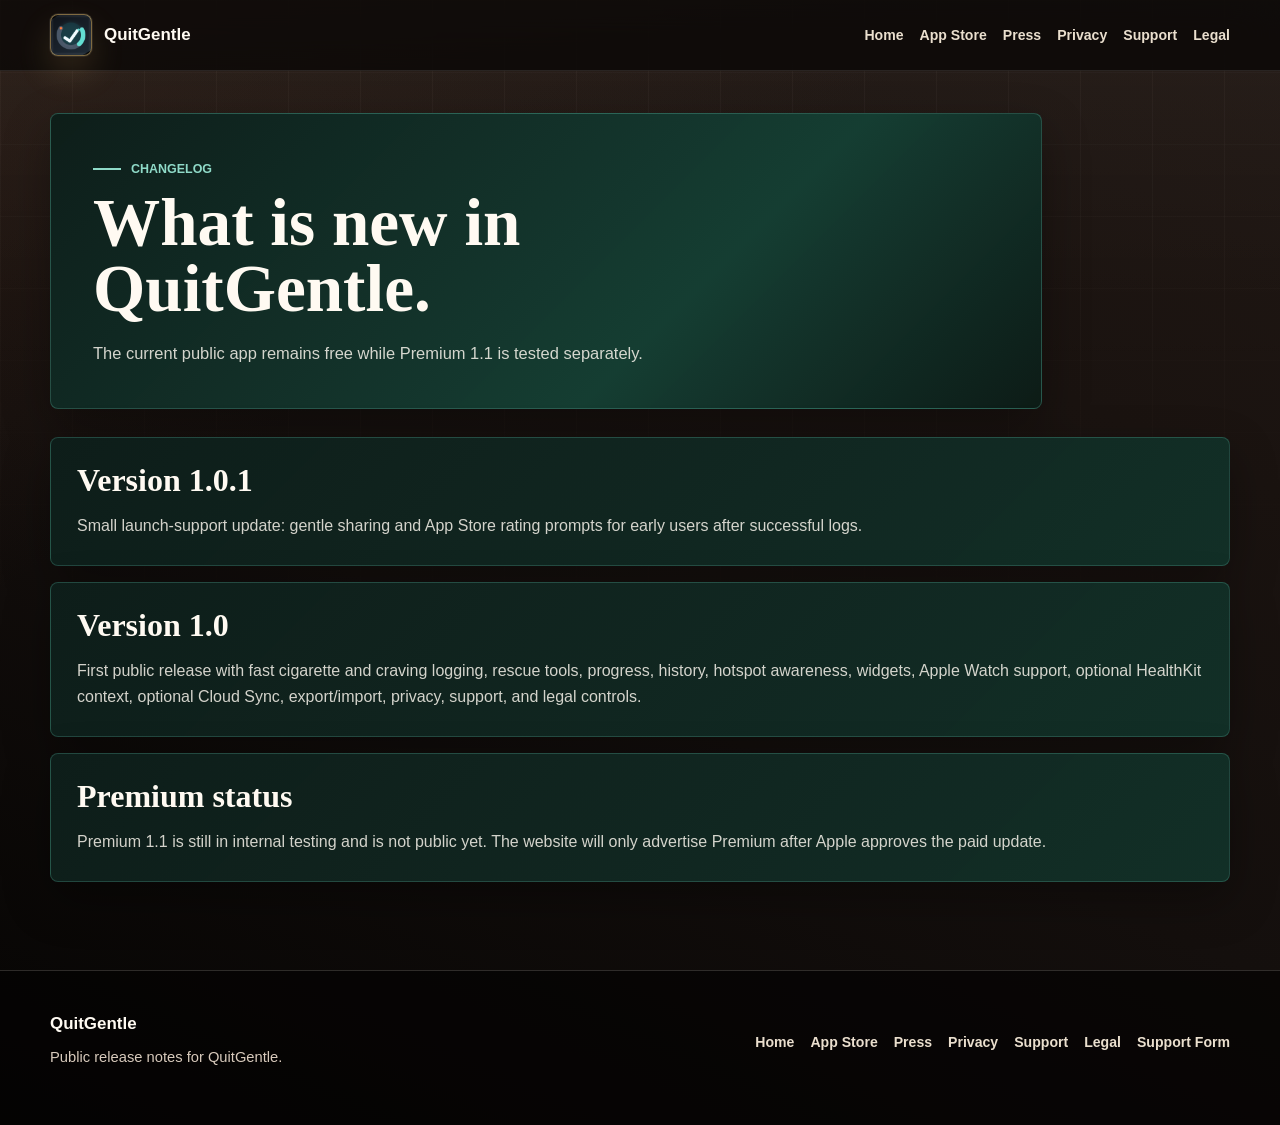
==== changelog/index.html @ a042df44 "Add QuitGentle EULA link to legal page" ====
<!doctype html>
<html lang="en">
  <head>
    <meta charset="utf-8">
    <meta name="viewport" content="width=device-width, initial-scale=1">
    <title>QuitGentle Changelog</title>
    <meta name="description" content="What is new in QuitGentle, the shame-free smoking tracker for iPhone and Apple Watch.">
    <meta name="theme-color" content="#16745d">
    <link rel="canonical" href="https://quitgentle.com/changelog/">
    <meta property="og:type" content="website">
    <meta property="og:site_name" content="QuitGentle">
    <meta property="og:title" content="QuitGentle Changelog">
    <meta property="og:description" content="What is new in QuitGentle, the shame-free smoking tracker for iPhone and Apple Watch.">
    <meta property="og:url" content="https://quitgentle.com/changelog/">
    <meta property="og:image" content="https://quitgentle.com/assets/social/quitgentle-facebook-preview-20260507-v2.png">
    <meta name="twitter:card" content="summary_large_image">
    <meta name="twitter:title" content="QuitGentle Changelog">
    <meta name="twitter:description" content="Current public QuitGentle release notes and update history.">
    <meta name="twitter:image" content="https://quitgentle.com/assets/social/quitgentle-facebook-preview-20260507-v2.png">
    <link rel="stylesheet" href="../styles.css?v=20260506-ritz">
  </head>
  <body>
    <header class="site-header">
      <div class="site-shell header-inner">
        <a class="brand" href="../">
          <span class="brand-mark" aria-hidden="true"></span>
          <span class="brand-word">QuitGentle</span>
        </a>
        <nav class="site-nav" aria-label="Primary">
          <a href="../">Home</a>
          <a href="https://apps.apple.com/us/app/quitgentle-smoking-tracker/id6761405030">App Store</a>
          <a href="../press/">Press</a>
          <a href="../privacy/">Privacy</a>
          <a href="../support/">Support</a>
          <a href="../legal/">Legal</a>
        </nav>
      </div>
    </header>

    <main class="site-shell page-main">
      <section class="page-hero">
        <div class="page-hero-panel">
          <div class="eyebrow">Changelog</div>
          <h1>What is new in QuitGentle.</h1>
          <p class="hero-copy">The current public app remains free while Premium 1.1 is tested separately.</p>
        </div>
      </section>

      <section class="page-stack" aria-label="Release notes">
        <article class="page-panel">
          <h2>Version 1.0.1</h2>
          <p>Small launch-support update: gentle sharing and App Store rating prompts for early users after successful logs.</p>
        </article>
        <article class="page-panel">
          <h2>Version 1.0</h2>
          <p>First public release with fast cigarette and craving logging, rescue tools, progress, history, hotspot awareness, widgets, Apple Watch support, optional HealthKit context, optional Cloud Sync, export/import, privacy, support, and legal controls.</p>
        </article>
        <article class="callout">
          <h2>Premium status</h2>
          <p>Premium 1.1 is still in internal testing and is not public yet. The website will only advertise Premium after Apple approves the paid update.</p>
        </article>
      </section>
    </main>

    <footer class="footer">
      <div class="site-shell footer-inner">
        <div>
          <strong class="footer-brand">QuitGentle</strong>
          <p class="footer-copy">Public release notes for QuitGentle.</p>
        </div>
        <div class="footer-links">
          <a href="../">Home</a>
          <a href="https://apps.apple.com/us/app/quitgentle-smoking-tracker/id6761405030">App Store</a>
          <a href="../press/">Press</a>
          <a href="../privacy/">Privacy</a>
          <a href="../support/">Support</a>
          <a href="../legal/">Legal</a>
          <a href="https://github.com/NinjaTomOnline/ashtag-site/issues/new/choose">Support Form</a>
        </div>
      </div>
    </footer>
  </body>
</html>
---- styles.css ----
:root {
  color-scheme: dark;
  --bg: #100c0a;
  --bg-deep: #050403;
  --smoke: #1c1512;
  --smoke-soft: #2a211d;
  --panel: rgba(31, 24, 20, 0.72);
  --panel-solid: #0e1d19;
  --panel-warm: #241a16;
  --cream: #fff7ea;
  --cream-card: #fff1dc;
  --cream-soft: #eadfce;
  --ink: #241814;
  --text: #fffaf2;
  --muted: #d8cabc;
  --dim: #a99685;
  --line: rgba(255, 247, 234, 0.16);
  --line-strong: rgba(231, 193, 118, 0.38);
  --gold: #e7c176;
  --gold-soft: #f6dda2;
  --coral: #f58f78;
  --rose: #d86f79;
  --mint: #8fdac8;
  --blue: #7ea4df;
  --shadow: 0 30px 80px rgba(0, 0, 0, 0.46);
  --shadow-soft: 0 18px 48px rgba(0, 0, 0, 0.32);
  --radius: 8px;
  --content-width: 1180px;
}

* {
  box-sizing: border-box;
}

html {
  overflow-x: hidden;
  scroll-behavior: smooth;
}

body {
  margin: 0;
  min-height: 100vh;
  overflow-x: hidden;
  font-family: "Avenir Next", "SF Pro Text", "Helvetica Neue", Helvetica, Arial, sans-serif;
  color: var(--text);
  background:
    linear-gradient(150deg, rgba(71, 45, 32, 0.34), transparent 32rem),
    linear-gradient(24deg, #050403 0%, #140f0d 42%, #201713 100%);
}

body::before {
  content: "";
  position: fixed;
  inset: 0;
  z-index: -1;
  pointer-events: none;
  background:
    linear-gradient(90deg, rgba(255, 247, 234, 0.035) 1px, transparent 1px),
    linear-gradient(180deg, rgba(255, 247, 234, 0.025) 1px, transparent 1px),
    linear-gradient(180deg, rgba(255, 247, 234, 0.045), transparent 42%);
  background-size: 72px 72px, 72px 72px, auto;
  mask-image: linear-gradient(180deg, #000 0%, transparent 78%);
}

a {
  color: inherit;
}

img {
  display: block;
  max-width: 100%;
}

h1,
h2,
h3,
p {
  margin-top: 0;
}

h1,
h2,
h3 {
  line-height: 1.03;
  letter-spacing: 0;
}

h1,
h2 {
  font-family: Georgia, "Times New Roman", serif;
  font-weight: 800;
}

h1 {
  margin-bottom: 18px;
  font-size: 2.8rem;
  line-height: 0.98;
}

h2 {
  margin-bottom: 16px;
  font-size: 2.2rem;
}

h3 {
  margin-bottom: 9px;
  font-size: 1.05rem;
  font-weight: 900;
}

p,
li {
  color: var(--muted);
  font-size: 1rem;
  line-height: 1.62;
}

p {
  margin-bottom: 0;
}

.site-shell {
  width: min(calc(100% - 24px), var(--content-width));
  margin: 0 auto;
}

.site-header {
  position: sticky;
  top: 0;
  z-index: 30;
  border-bottom: 1px solid rgba(255, 247, 234, 0.11);
  background: rgba(10, 7, 6, 0.78);
  backdrop-filter: blur(22px);
}

.header-inner,
.footer-inner {
  display: grid;
  gap: 16px;
  padding: 14px 0;
}

.brand {
  display: inline-flex;
  align-items: center;
  min-width: 0;
  gap: 12px;
  text-decoration: none;
}

.brand-mark {
  width: 42px;
  height: 42px;
  flex: 0 0 auto;
  border: 1px solid rgba(231, 193, 118, 0.52);
  border-radius: var(--radius);
  background: url("./assets/icons/quitgentle-app-icon.png") center / cover no-repeat;
  box-shadow: 0 0 0 1px rgba(255, 247, 234, 0.08), 0 16px 34px rgba(231, 193, 118, 0.16);
}

.brand-copy,
.brand-word {
  min-width: 0;
}

.brand-copy {
  display: grid;
  gap: 3px;
}

.brand-copy strong,
.brand-word,
.footer-brand {
  color: var(--text);
  font-size: 1.06rem;
  font-weight: 900;
  line-height: 1.1;
}

.brand-copy span {
  display: none;
  color: var(--dim);
  font-size: 0.78rem;
  font-weight: 800;
}

.site-nav,
.footer-links {
  display: flex;
  flex-wrap: wrap;
  gap: 10px 16px;
}

.site-nav a,
.footer-links a {
  color: #eadfce;
  font-size: 0.88rem;
  font-weight: 850;
  text-decoration: none;
  transition: color 160ms ease;
}

.site-nav a:hover,
.site-nav a:focus-visible,
.footer-links a:hover,
.footer-links a:focus-visible {
  color: var(--gold-soft);
}

.site-nav a:focus-visible,
.footer-links a:focus-visible,
.app-store-badge-link:focus-visible,
.button:focus-visible,
.button-secondary:focus-visible,
.button-muted:focus-visible,
.asset-card:focus-visible {
  outline: 3px solid rgba(246, 221, 162, 0.72);
  outline-offset: 4px;
}

.sr-only {
  position: absolute;
  overflow: hidden;
  width: 1px;
  height: 1px;
  padding: 0;
  margin: -1px;
  clip: rect(0, 0, 0, 0);
  white-space: nowrap;
  border: 0;
}

main {
  padding-bottom: 70px;
}

.hero {
  position: relative;
  overflow: hidden;
  border-bottom: 1px solid rgba(231, 193, 118, 0.2);
  background:
    linear-gradient(115deg, rgba(255, 247, 234, 0.04), transparent 36%),
    linear-gradient(160deg, rgba(245, 143, 120, 0.15), transparent 58%),
    linear-gradient(180deg, rgba(20, 15, 13, 0.5), rgba(5, 4, 3, 0.72));
}

.hero::after {
  content: "";
  position: absolute;
  inset: auto 0 0;
  height: 140px;
  pointer-events: none;
  background: linear-gradient(180deg, transparent, rgba(16, 12, 10, 0.96));
}

.hero-layout {
  position: relative;
  z-index: 1;
  display: grid;
  min-height: 620px;
  gap: 34px;
  padding: 56px 0 28px;
}

.hero-content {
  max-width: 690px;
}

.hero-content h1 {
  max-width: 12.5ch;
}

.hero-subhead {
  max-width: 100%;
  margin-bottom: 14px;
  color: var(--cream);
  font-size: 1rem;
  font-weight: 900;
  line-height: 1.25;
}

.hero-copy {
  max-width: 40rem;
  color: #eadfce;
  font-size: 1.03rem;
}

.hero-actions,
.inline-links,
.final-actions {
  display: flex;
  flex-wrap: wrap;
  gap: 12px;
  margin-top: 24px;
}

.button,
.button-secondary,
.button-muted {
  display: inline-flex;
  align-items: center;
  justify-content: center;
  min-height: 48px;
  padding: 0 18px;
  border-radius: 999px;
  font-size: 0.94rem;
  font-weight: 900;
  text-decoration: none;
  transition: transform 160ms ease, border-color 160ms ease, background 160ms ease;
}

.button {
  color: #20130f;
  border: 1px solid transparent;
  background: linear-gradient(135deg, var(--gold-soft), var(--gold) 54%, #cfa45b);
  box-shadow: 0 16px 38px rgba(231, 193, 118, 0.22);
}

.button-secondary {
  color: var(--cream);
  border: 1px solid rgba(231, 193, 118, 0.44);
  background: rgba(255, 247, 234, 0.07);
}

.button-muted {
  color: rgba(255, 250, 242, 0.72);
  border: 1px dashed rgba(255, 250, 242, 0.3);
  background: rgba(255, 250, 242, 0.04);
  cursor: default;
}

.app-store-badge-link {
  display: inline-flex;
  align-items: center;
  justify-content: center;
  width: 190px;
  max-width: 100%;
  min-height: 40px;
  line-height: 0;
}

.app-store-badge-link img {
  display: block;
  width: 100%;
  height: auto;
}

.button:hover,
.button:focus-visible,
.button-secondary:hover,
.button-secondary:focus-visible {
  transform: translateY(-1px);
}

.trust-row {
  display: grid;
  gap: 9px;
  margin: 22px 0 0;
  padding: 0;
  list-style: none;
}

.trust-row li {
  display: inline-flex;
  align-items: center;
  min-height: 34px;
  padding: 0 12px;
  color: #fff7ea;
  border: 1px solid rgba(231, 193, 118, 0.25);
  border-radius: 999px;
  background: rgba(255, 247, 234, 0.07);
  font-size: 0.84rem;
  font-weight: 900;
  line-height: 1.2;
}

.hero-stage {
  position: relative;
  isolation: isolate;
  min-height: 0;
  padding-top: clamp(430px, 124vw, 510px);
}

.hero-stage::before {
  content: "";
  position: absolute;
  z-index: -1;
  inset: 36px 2px 78px;
  border: 1px solid rgba(231, 193, 118, 0.16);
  border-radius: 38px;
  background:
    linear-gradient(150deg, rgba(255, 247, 234, 0.1), transparent 34%),
    linear-gradient(205deg, rgba(245, 143, 120, 0.18), transparent 62%),
    rgba(255, 250, 242, 0.035);
  box-shadow: inset 0 1px 0 rgba(255, 250, 242, 0.12), 0 32px 70px rgba(0, 0, 0, 0.3);
  transform: perspective(680px) rotateX(5deg) rotateZ(-2deg);
}

.hero-device {
  position: absolute;
  margin: 0;
  filter: drop-shadow(0 34px 56px rgba(0, 0, 0, 0.58));
}

.hero-device img,
.patterns-media img {
  width: 100%;
  aspect-ratio: 1206 / 2622;
  object-fit: cover;
  border: 2px solid rgba(255, 247, 234, 0.38);
  border-radius: 34px;
  background: black;
}

.hero-device-main {
  z-index: 1;
  right: 0;
  top: 0;
  width: min(62%, 225px);
  transform: rotate(1.4deg);
}

.hero-device-rescue {
  z-index: 2;
  left: 0;
  top: clamp(116px, 34vw, 148px);
  width: min(43%, 158px);
  transform: rotate(-2.2deg);
}

.hero-watch {
  position: absolute;
  z-index: 3;
  right: 2px;
  bottom: 64px;
  width: min(26%, 96px);
  margin: 0;
  padding: 6px;
  border: 1px solid rgba(231, 193, 118, 0.24);
  border-radius: 28px;
  background:
    linear-gradient(160deg, rgba(255, 247, 234, 0.12), transparent 42%),
    #090807;
  box-shadow: 0 24px 42px rgba(0, 0, 0, 0.5), inset 0 0 0 1px rgba(255, 250, 242, 0.08);
  transform: rotate(3deg);
}

.hero-watch img {
  display: block;
  width: 100%;
  height: auto;
  border-radius: 22px;
  background: #050505;
}

.hero-watch::before,
.hero-watch::after {
  content: "";
  position: absolute;
  left: 50%;
  width: 42%;
  height: 10px;
  border-radius: 999px;
  background: #090807;
  box-shadow: inset 0 0 0 1px rgba(255, 250, 242, 0.08);
  transform: translateX(-50%);
}

.hero-watch::before {
  top: -8px;
}

.hero-watch::after {
  bottom: -8px;
}

.rescue-card span,
.log-card span,
.ecosystem-grid span {
  color: var(--gold);
  font-size: 0.74rem;
  font-weight: 900;
  line-height: 1.2;
  text-transform: uppercase;
}

.section {
  margin-top: 70px;
}

.section-intro {
  display: grid;
  gap: 8px;
  margin-bottom: 24px;
}

.section-intro p {
  max-width: 48rem;
  color: #e6d8c8;
  font-size: 1.06rem;
}

.rescue-grid {
  display: grid;
  gap: 12px;
}

.rescue-card,
.ecosystem-grid article,
.trust-grid article {
  position: relative;
  overflow: hidden;
  border: 1px solid rgba(255, 247, 234, 0.13);
  border-radius: var(--radius);
  background: rgba(255, 247, 234, 0.055);
  box-shadow: var(--shadow-soft);
}

.rescue-card {
  min-height: 220px;
  padding: 20px;
}

.rescue-card::before,
.ecosystem-grid article::before,
.trust-grid article::before {
  content: "";
  display: block;
  width: 40px;
  height: 4px;
  margin-bottom: 18px;
  border-radius: 999px;
  background: var(--gold);
}

.delay-card {
  background: linear-gradient(150deg, rgba(231, 193, 118, 0.16), rgba(255, 247, 234, 0.055));
}

.breathe-card,
.reflect-card {
  background: linear-gradient(150deg, rgba(143, 218, 200, 0.16), rgba(255, 247, 234, 0.045));
}

.walk-card {
  background: linear-gradient(150deg, rgba(126, 164, 223, 0.16), rgba(255, 247, 234, 0.045));
}

.hydrate-card {
  background: linear-gradient(150deg, rgba(245, 143, 120, 0.18), rgba(255, 247, 234, 0.045));
}

.rescue-card h3 {
  max-width: 16rem;
  color: var(--cream);
  font-family: Georgia, "Times New Roman", serif;
  font-size: 1.35rem;
  line-height: 1.12;
}

.rescue-card p {
  color: #dfd0c1;
}

.truth-section {
  padding: 64px 0;
  border-top: 1px solid rgba(231, 193, 118, 0.2);
  border-bottom: 1px solid rgba(231, 193, 118, 0.2);
  background:
    linear-gradient(135deg, rgba(255, 247, 234, 0.06), rgba(245, 143, 120, 0.08)),
    rgba(8, 6, 5, 0.5);
}

.truth-layout,
.patterns-layout,
.trust-layout {
  display: grid;
  gap: 26px;
}

.truth-layout > div:first-child p {
  max-width: 43rem;
}

.truth-layout > div:first-child p + p {
  margin-top: 14px;
}

.log-stack {
  display: grid;
  gap: 12px;
}

.log-card {
  padding: 20px;
  color: var(--ink);
  border: 1px solid rgba(87, 54, 37, 0.18);
  border-radius: var(--radius);
  background: #fff1dc;
  box-shadow: 0 18px 44px rgba(0, 0, 0, 0.28);
}

.log-card span {
  color: #7d5631;
}

.log-card strong {
  display: block;
  margin-top: 8px;
  color: var(--ink);
  font-size: 1.02rem;
  line-height: 1.32;
}

.log-card p {
  margin-top: 8px;
  color: #5f4a3f;
  font-size: 0.92rem;
  line-height: 1.45;
}

.craving-log {
  background: #ffe6df;
}

.note-log {
  background: #fff7ea;
}

.reset-log {
  background: #ebe5d8;
}

.patterns-section {
  overflow: hidden;
  padding-bottom: 54px;
}

.patterns-copy p {
  max-width: 45rem;
}

.pattern-tags {
  display: flex;
  flex-wrap: wrap;
  gap: 10px;
  margin-top: 22px;
}

.pattern-tags span {
  display: inline-flex;
  align-items: center;
  min-height: 34px;
  padding: 0 12px;
  color: var(--cream);
  border: 1px solid rgba(231, 193, 118, 0.28);
  border-radius: 999px;
  background: rgba(231, 193, 118, 0.08);
  font-size: 0.84rem;
  font-weight: 900;
}

.patterns-media {
  display: grid;
  grid-template-columns: repeat(3, minmax(0, 1fr));
  gap: 10px;
  align-items: end;
}

.patterns-media figure {
  margin: 0;
}

.patterns-media figure:nth-child(2) {
  transform: translateY(22px);
}

.patterns-media img {
  border-color: rgba(231, 193, 118, 0.32);
  border-radius: 26px;
  box-shadow: 0 22px 48px rgba(0, 0, 0, 0.42);
}

.ecosystem-section {
  padding: 64px 0;
  background:
    linear-gradient(180deg, rgba(255, 247, 234, 0.035), rgba(255, 247, 234, 0)),
    rgba(255, 247, 234, 0.025);
}

.ecosystem-showcase {
  display: grid;
  gap: 12px;
  margin-bottom: 16px;
}

.ecosystem-showcase figure {
  margin: 0;
}

.ecosystem-showcase img {
  width: 100%;
  height: clamp(320px, 42vw, 520px);
  object-fit: contain;
  border: 1px solid rgba(231, 193, 118, 0.28);
  border-radius: var(--radius);
  background:
    radial-gradient(circle at 50% 12%, rgba(231, 193, 118, 0.12), transparent 42%),
    #120d0b;
  box-shadow: var(--shadow-soft);
}

.ecosystem-showcase figcaption {
  margin-top: 10px;
  color: var(--gold-soft);
  font-size: 0.82rem;
  font-weight: 900;
  text-transform: uppercase;
}

.ecosystem-grid {
  display: grid;
  gap: 12px;
}

.ecosystem-grid article,
.trust-grid article {
  padding: 20px;
}

.ecosystem-grid article:nth-child(2n)::before,
.trust-grid article:nth-child(2n)::before {
  background: var(--coral);
}

.ecosystem-grid article:nth-child(3n)::before,
.trust-grid article:nth-child(3n)::before {
  background: var(--mint);
}

.ecosystem-grid p,
.trust-grid p {
  font-size: 0.92rem;
  line-height: 1.5;
}

.trust-section {
  padding: 66px 0;
  border-top: 1px solid rgba(231, 193, 118, 0.18);
  border-bottom: 1px solid rgba(231, 193, 118, 0.18);
  background:
    linear-gradient(135deg, rgba(14, 29, 25, 0.98), rgba(21, 63, 52, 0.94) 64%, rgba(13, 27, 22, 0.98)),
    var(--panel-solid);
}

.trust-grid {
  display: grid;
  gap: 12px;
}

.trust-grid article {
  background: rgba(255, 250, 242, 0.055);
}

.final-section {
  margin-top: 72px;
}

.final-panel {
  display: grid;
  gap: 22px;
  padding: 28px;
  color: #241814;
  border: 1px solid rgba(231, 193, 118, 0.46);
  border-radius: var(--radius);
  background:
    linear-gradient(135deg, rgba(255, 247, 234, 0.98), rgba(255, 235, 202, 0.96) 58%, rgba(255, 230, 223, 0.94)),
    #fff4e4;
  box-shadow: var(--shadow);
}

.final-panel h2,
.final-panel p {
  color: #241814;
}

.final-panel h2 {
  max-width: 13ch;
}

.final-panel > div:first-child p {
  max-width: 48rem;
  color: #5f4a3f;
  font-size: 1.06rem;
}

.final-panel .button-secondary {
  color: #2a1914;
  border-color: rgba(87, 54, 37, 0.36);
  background: rgba(255, 255, 255, 0.36);
}

.legal-note {
  max-width: 58rem;
  padding-top: 16px;
  border-top: 1px solid rgba(87, 54, 37, 0.16);
  color: #60483d;
  font-size: 0.9rem;
}

.footer {
  padding: 30px 0 42px;
  border-top: 1px solid var(--line);
  background: rgba(5, 4, 3, 0.7);
}

.footer-copy,
.small-note {
  margin: 12px 0 0;
  font-size: 0.92rem;
}

.page-main {
  padding: 42px 0 88px;
}

.page-hero-panel {
  max-width: 62rem;
  padding: 28px;
  color: #fffaf2;
  border: 1px solid rgba(116, 234, 210, 0.24);
  border-radius: var(--radius);
  background:
    linear-gradient(135deg, rgba(14, 29, 25, 0.98), rgba(21, 63, 52, 0.94) 64%, rgba(13, 27, 22, 0.98)),
    var(--panel-solid);
  box-shadow: var(--shadow-soft);
}

.page-hero-panel .eyebrow,
.eyebrow {
  display: inline-flex;
  align-items: center;
  gap: 10px;
  margin-bottom: 14px;
  color: var(--mint);
  font-size: 0.78rem;
  font-weight: 900;
  text-transform: uppercase;
}

.page-hero-panel .eyebrow::before,
.eyebrow::before {
  content: "";
  width: 28px;
  height: 2px;
  background: currentColor;
}

.page-hero-panel h1 {
  max-width: 15ch;
  color: #fffaf2;
  font-size: 2.45rem;
}

.page-hero-panel .hero-copy {
  color: rgba(255, 250, 242, 0.82);
}

.press-hero-panel {
  display: grid;
  gap: 24px;
  max-width: none;
  align-items: stretch;
}

.press-hero-panel h1 {
  max-width: 16ch;
}

.press-hero-media {
  min-height: 260px;
  border: 1px solid rgba(255, 250, 242, 0.12);
  border-radius: var(--radius);
  background:
    linear-gradient(180deg, rgba(3, 8, 6, 0.02), rgba(3, 8, 6, 0.26)),
    url("./assets/visuals/quitgentle-moments-strip.png") center / cover no-repeat,
    #0e1d19;
  box-shadow: var(--shadow-soft);
}

.page-stack {
  display: grid;
  gap: 16px;
  margin-top: 28px;
}

.page-panel,
.callout {
  padding: 26px;
  color: #fffaf2;
  border: 1px solid rgba(116, 234, 210, 0.2);
  border-radius: var(--radius);
  background:
    linear-gradient(135deg, rgba(14, 29, 25, 0.97), rgba(18, 48, 40, 0.94)),
    var(--panel-solid);
  box-shadow: var(--shadow-soft);
}

.page-panel h2,
.callout h2 {
  color: #fffaf2;
  font-size: 1.58rem;
}

.page-panel p,
.page-panel li,
.callout p,
.callout li,
.callout .small-note {
  color: rgba(255, 250, 242, 0.82);
}

.page-panel a:not(.button):not(.button-secondary):not(.button-muted),
.callout a:not(.button):not(.button-secondary):not(.button-muted) {
  color: #fffaf2;
  text-decoration-color: rgba(116, 234, 210, 0.58);
  text-underline-offset: 0.18em;
}

.page-panel ul,
.callout ul {
  padding-left: 20px;
  margin: 12px 0 0;
}

.list-tight li + li {
  margin-top: 8px;
}

.press-facts dl {
  display: grid;
  gap: 14px;
  margin: 18px 0 0;
}

.press-facts dl div,
.asset-card {
  border: 1px solid rgba(255, 250, 242, 0.12);
  border-radius: var(--radius);
  background: rgba(255, 250, 242, 0.045);
}

.press-facts dl div {
  padding: 16px;
}

.press-facts dt {
  color: var(--mint);
  font-size: 0.76rem;
  font-weight: 900;
  text-transform: uppercase;
}

.press-facts dd {
  margin: 8px 0 0;
  color: #fffaf2;
  font-weight: 800;
  line-height: 1.35;
}

.asset-grid,
.quote-grid {
  display: grid;
  gap: 14px;
  margin-top: 18px;
}

.asset-card {
  overflow: hidden;
  color: #fffaf2;
  text-decoration: none;
  transition: transform 160ms ease, border-color 160ms ease;
}

.asset-card:hover,
.asset-card:focus-visible {
  transform: translateY(-1px);
  border-color: rgba(116, 234, 210, 0.4);
}

.asset-card img {
  width: 100%;
  height: 190px;
  object-fit: cover;
  background: #030806;
}

.asset-card:first-child img {
  object-fit: contain;
  padding: 30px;
}

.asset-card span {
  display: block;
  padding: 14px;
  font-weight: 900;
}

.quote-grid blockquote {
  margin: 0;
  padding: 18px;
  border-left: 4px solid var(--mint);
  border-radius: var(--radius);
  background: rgba(255, 250, 242, 0.045);
  color: #fffaf2;
  font-family: Georgia, "Times New Roman", serif;
  font-size: 1.32rem;
  font-weight: 800;
  line-height: 1.12;
}

code {
  color: var(--text);
  border-radius: 4px;
  background: rgba(116, 234, 210, 0.18);
  padding: 0.08rem 0.25rem;
}

@media (min-width: 560px) {
  .trust-row {
    display: flex;
    flex-wrap: wrap;
  }

  .rescue-grid,
  .ecosystem-showcase,
  .ecosystem-grid,
  .trust-grid,
  .press-facts dl,
  .asset-grid,
  .quote-grid {
    grid-template-columns: repeat(2, minmax(0, 1fr));
  }
}

@media (min-width: 760px) {
  .site-shell {
    width: min(calc(100% - 48px), var(--content-width));
  }

  .header-inner,
  .footer-inner {
    grid-template-columns: auto 1fr;
    align-items: center;
  }

  .site-nav,
  .footer-links {
    justify-content: flex-end;
  }

  .brand-copy span {
    display: block;
  }

  h1 {
    font-size: 4rem;
  }

  h2 {
    font-size: 3rem;
  }

  .hero-layout {
    padding-top: 68px;
  }

  .hero-subhead {
    white-space: nowrap;
  }

  .hero-stage {
    min-height: 530px;
    padding-top: 0;
  }

  .hero-stage::before {
    inset: 42px 10px 42px;
    border-radius: 46px;
  }

  .hero-device-main {
    right: 8px;
    width: min(58%, 300px);
  }

  .hero-device-rescue {
    top: auto;
    bottom: 20px;
    left: 14px;
    width: min(34%, 190px);
  }

  .hero-watch {
    right: 24px;
    bottom: 46px;
    width: min(23%, 116px);
  }

  .truth-layout,
  .patterns-layout,
  .trust-layout {
    grid-template-columns: minmax(0, 0.85fr) minmax(0, 1.15fr);
    align-items: start;
  }

  .log-stack {
    grid-template-columns: repeat(2, minmax(0, 1fr));
  }

  .ecosystem-grid {
    grid-template-columns: repeat(5, minmax(0, 1fr));
  }

  .ecosystem-showcase {
    grid-template-columns: repeat(3, minmax(0, 1fr));
  }

  .press-hero-panel {
    grid-template-columns: minmax(0, 0.95fr) minmax(300px, 0.72fr);
  }

  .press-hero-media {
    min-height: 360px;
  }
}

@media (min-width: 980px) {
  h1 {
    font-size: 4.35rem;
  }

  h2 {
    font-size: 3.55rem;
  }

  .hero-layout {
    grid-template-columns: minmax(0, 0.94fr) minmax(420px, 0.86fr);
    align-items: center;
    min-height: 650px;
    padding-bottom: 48px;
  }

  .hero-stage {
    min-height: 590px;
  }

  .hero-device-main {
    right: -4px;
    width: min(61%, 330px);
  }

  .hero-device-rescue {
    bottom: 26px;
    left: 0;
    width: min(35%, 205px);
  }

  .hero-watch {
    right: 32px;
    bottom: 58px;
    width: 126px;
  }

  .rescue-grid {
    grid-template-columns: repeat(5, minmax(0, 1fr));
  }

  .rescue-card {
    min-height: 260px;
  }

  .final-panel {
    grid-template-columns: minmax(0, 1fr) auto;
    align-items: center;
    padding: 34px;
  }

  .final-actions {
    justify-content: flex-end;
    margin-top: 0;
  }

  .legal-note {
    grid-column: 1 / -1;
  }

  .page-hero-panel {
    padding: 42px;
  }

  .page-hero-panel h1 {
    font-size: 4.2rem;
  }

  .page-panel h2,
  .callout h2 {
    font-size: 2rem;
  }

  .asset-grid,
  .press-facts dl {
    grid-template-columns: repeat(4, minmax(0, 1fr));
  }

  .quote-grid {
    grid-template-columns: repeat(3, minmax(0, 1fr));
  }
}

@media (min-width: 1120px) {
  h1 {
    font-size: 4.85rem;
  }
}

@media (min-width: 1180px) {
  .hero-subhead {
    font-size: 1.14rem;
  }
}

@media (min-width: 1240px) {
  .hero-subhead {
    font-size: 1.2rem;
  }
}

@media (min-width: 1400px) {
  .hero-device-main {
    right: -14px;
    width: min(58%, 324px);
  }

  .hero-watch {
    right: -78px;
    bottom: 104px;
    width: 112px;
  }
}

@media (max-width: 559px) {
  .hero-actions,
  .inline-links,
  .final-actions {
    display: grid;
  }

  .button,
  .button-secondary,
  .button-muted {
    width: 100%;
  }

  .site-nav {
    gap: 9px 12px;
  }

  .site-nav a,
  .footer-links a {
    font-size: 0.84rem;
  }

  .hero-device-main {
    width: min(66%, 235px);
  }

  .hero-device-rescue {
    width: min(50%, 178px);
  }

  .hero-watch {
    width: min(27%, 92px);
    right: 0;
    bottom: 54px;
  }

  .patterns-media {
    gap: 8px;
  }

  .patterns-media figure:nth-child(2) {
    transform: translateY(14px);
  }

  .patterns-media img {
    border-radius: 18px;
  }

  .final-panel {
    padding: 22px;
  }

  .page-hero-panel,
  .page-panel,
  .callout {
    padding: 22px;
  }
}

@media (prefers-reduced-motion: reduce) {
  html {
    scroll-behavior: auto;
  }

  *,
  *::before,
  *::after {
    transition-duration: 0.01ms !important;
    animation-duration: 0.01ms !important;
    animation-iteration-count: 1 !important;
  }
}
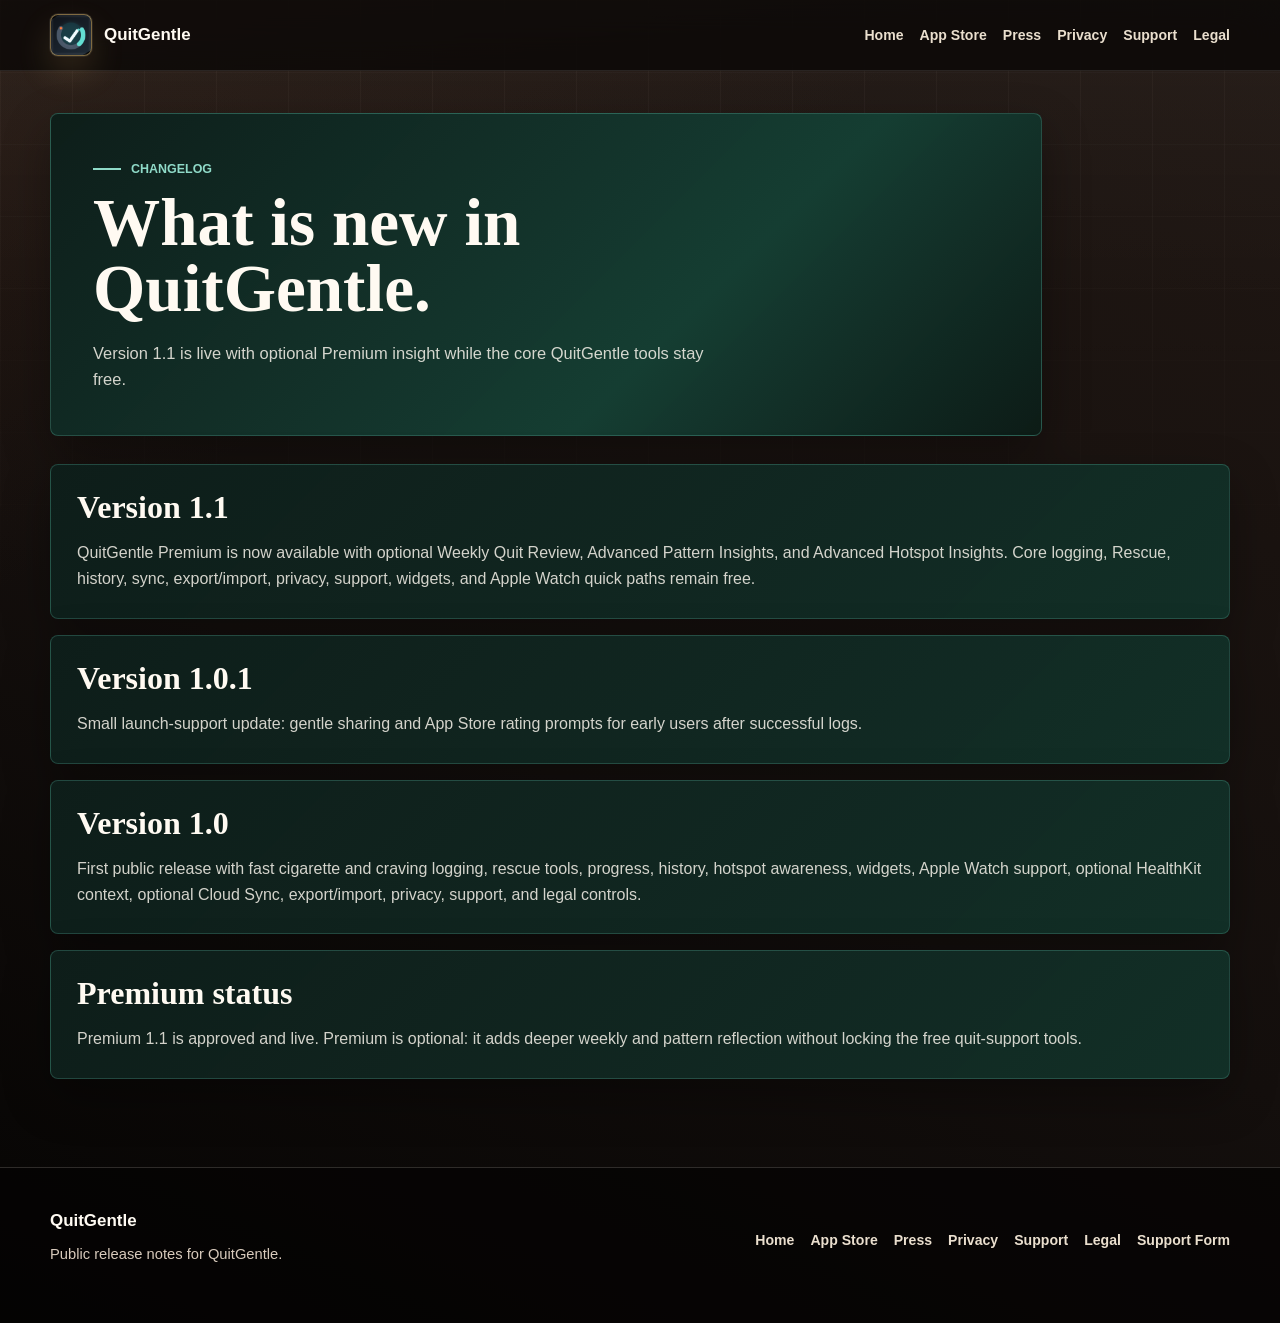
==== commit 1078c8a6: "Update QuitGentle Premium 1.1 public copy" ====
--- a/changelog/index.html
+++ b/changelog/index.html
@@ -17,7 +17,7 @@
     <meta name="twitter:title" content="QuitGentle Changelog">
     <meta name="twitter:description" content="Current public QuitGentle release notes and update history.">
     <meta name="twitter:image" content="https://quitgentle.com/assets/social/quitgentle-facebook-preview-20260507-v2.png">
-    <link rel="stylesheet" href="../styles.css?v=20260506-ritz">
+    <link rel="stylesheet" href="../styles.css?v=20260610-premium-live">
   </head>
   <body>
     <header class="site-header">
@@ -42,11 +42,15 @@
         <div class="page-hero-panel">
           <div class="eyebrow">Changelog</div>
           <h1>What is new in QuitGentle.</h1>
-          <p class="hero-copy">The current public app remains free while Premium 1.1 is tested separately.</p>
+          <p class="hero-copy">Version 1.1 is live with optional Premium insight while the core QuitGentle tools stay free.</p>
         </div>
       </section>
 
       <section class="page-stack" aria-label="Release notes">
+        <article class="page-panel">
+          <h2>Version 1.1</h2>
+          <p>QuitGentle Premium is now available with optional Weekly Quit Review, Advanced Pattern Insights, and Advanced Hotspot Insights. Core logging, Rescue, history, sync, export/import, privacy, support, widgets, and Apple Watch quick paths remain free.</p>
+        </article>
         <article class="page-panel">
           <h2>Version 1.0.1</h2>
           <p>Small launch-support update: gentle sharing and App Store rating prompts for early users after successful logs.</p>
@@ -57,7 +61,7 @@
         </article>
         <article class="callout">
           <h2>Premium status</h2>
-          <p>Premium 1.1 is still in internal testing and is not public yet. The website will only advertise Premium after Apple approves the paid update.</p>
+          <p>Premium 1.1 is approved and live. Premium is optional: it adds deeper weekly and pattern reflection without locking the free quit-support tools.</p>
         </article>
       </section>
     </main>
--- a/styles.css
+++ b/styles.css
@@ -681,6 +681,80 @@
   box-shadow: 0 22px 48px rgba(0, 0, 0, 0.42);
 }
 
+
+.premium-section {
+  padding: 66px 0;
+  border-top: 1px solid rgba(231, 193, 118, 0.18);
+  border-bottom: 1px solid rgba(231, 193, 118, 0.18);
+  background:
+    radial-gradient(circle at 18% 12%, rgba(231, 193, 118, 0.15), transparent 34%),
+    linear-gradient(135deg, rgba(36, 26, 22, 0.96), rgba(14, 29, 25, 0.92)),
+    var(--panel-warm);
+}
+
+.premium-layout {
+  display: grid;
+  gap: 26px;
+}
+
+.premium-copy p {
+  max-width: 46rem;
+}
+
+.premium-copy p + p {
+  margin-top: 14px;
+}
+
+.premium-cards {
+  display: grid;
+  gap: 12px;
+}
+
+.premium-card {
+  position: relative;
+  overflow: hidden;
+  min-height: 210px;
+  padding: 22px;
+  border: 1px solid rgba(231, 193, 118, 0.24);
+  border-radius: var(--radius);
+  background:
+    linear-gradient(150deg, rgba(255, 247, 234, 0.1), rgba(255, 247, 234, 0.045)),
+    rgba(255, 247, 234, 0.055);
+  box-shadow: var(--shadow-soft);
+}
+
+.premium-card::before {
+  content: "";
+  display: block;
+  width: 42px;
+  height: 4px;
+  margin-bottom: 18px;
+  border-radius: 999px;
+  background: linear-gradient(90deg, var(--gold), var(--mint));
+}
+
+.premium-card span {
+  color: var(--gold-soft);
+  font-size: 0.74rem;
+  font-weight: 900;
+  line-height: 1.2;
+  text-transform: uppercase;
+}
+
+.premium-card h3 {
+  max-width: 15rem;
+  color: var(--cream);
+  font-family: Georgia, "Times New Roman", serif;
+  font-size: 1.38rem;
+  line-height: 1.12;
+}
+
+.premium-card p {
+  color: #dfd0c1;
+  font-size: 0.94rem;
+  line-height: 1.52;
+}
+
 .ecosystem-section {
   padding: 64px 0;
   background:
@@ -1033,6 +1107,7 @@
   }
 
   .rescue-grid,
+  .premium-cards,
   .ecosystem-showcase,
   .ecosystem-grid,
   .trust-grid,
@@ -1109,6 +1184,7 @@
 
   .truth-layout,
   .patterns-layout,
+  .premium-layout,
   .trust-layout {
     grid-template-columns: minmax(0, 0.85fr) minmax(0, 1.15fr);
     align-items: start;
@@ -1120,6 +1196,10 @@
 
   .ecosystem-grid {
     grid-template-columns: repeat(5, minmax(0, 1fr));
+  }
+
+  .premium-cards {
+    grid-template-columns: repeat(3, minmax(0, 1fr));
   }
 
   .ecosystem-showcase {
